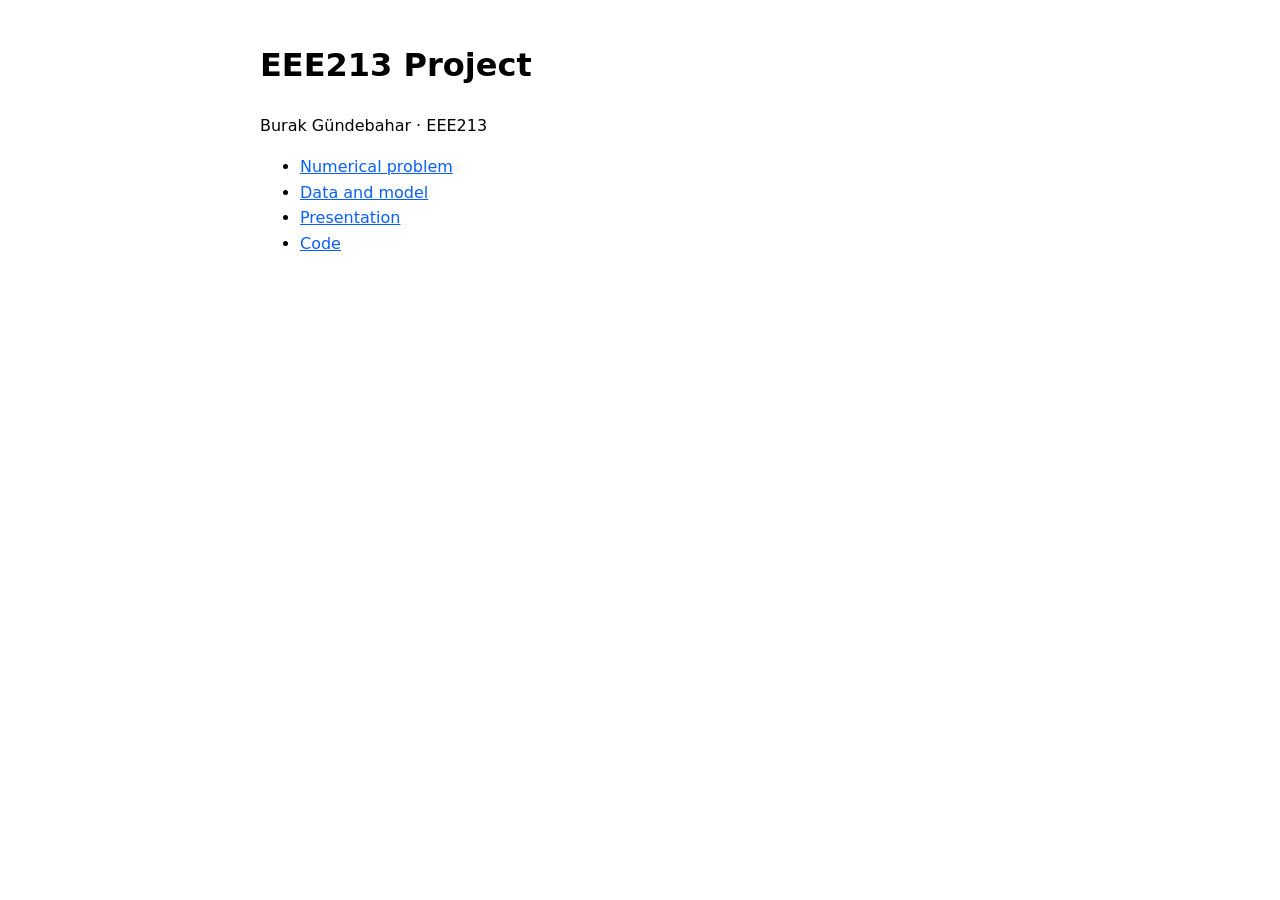
==== docs/index.html @ fd2857b2 "Move project site pages into docs/" ====
﻿<!doctype html>
<html lang="en"><head><meta charset="utf-8"><meta name="viewport" content="width=device-width,initial-scale=1">
<title>EEE213 Project</title><style>body{font-family:system-ui,sans-serif;max-width:760px;margin:40px auto;padding:0 16px;line-height:1.6}a{color:#0b5fff}</style></head><body>
<h1>EEE213 Project</h1>
<p>Burak G&uuml;ndebahar &middot; EEE213</p>
<ul>
<li><a href="numerical-problem.html">Numerical problem</a></li>
<li><a href="data-and-model.html">Data and model</a></li>
<li><a href="presentation.html">Presentation</a></li>
<li><a href="code.html">Code</a></li>
</ul>
</body></html>
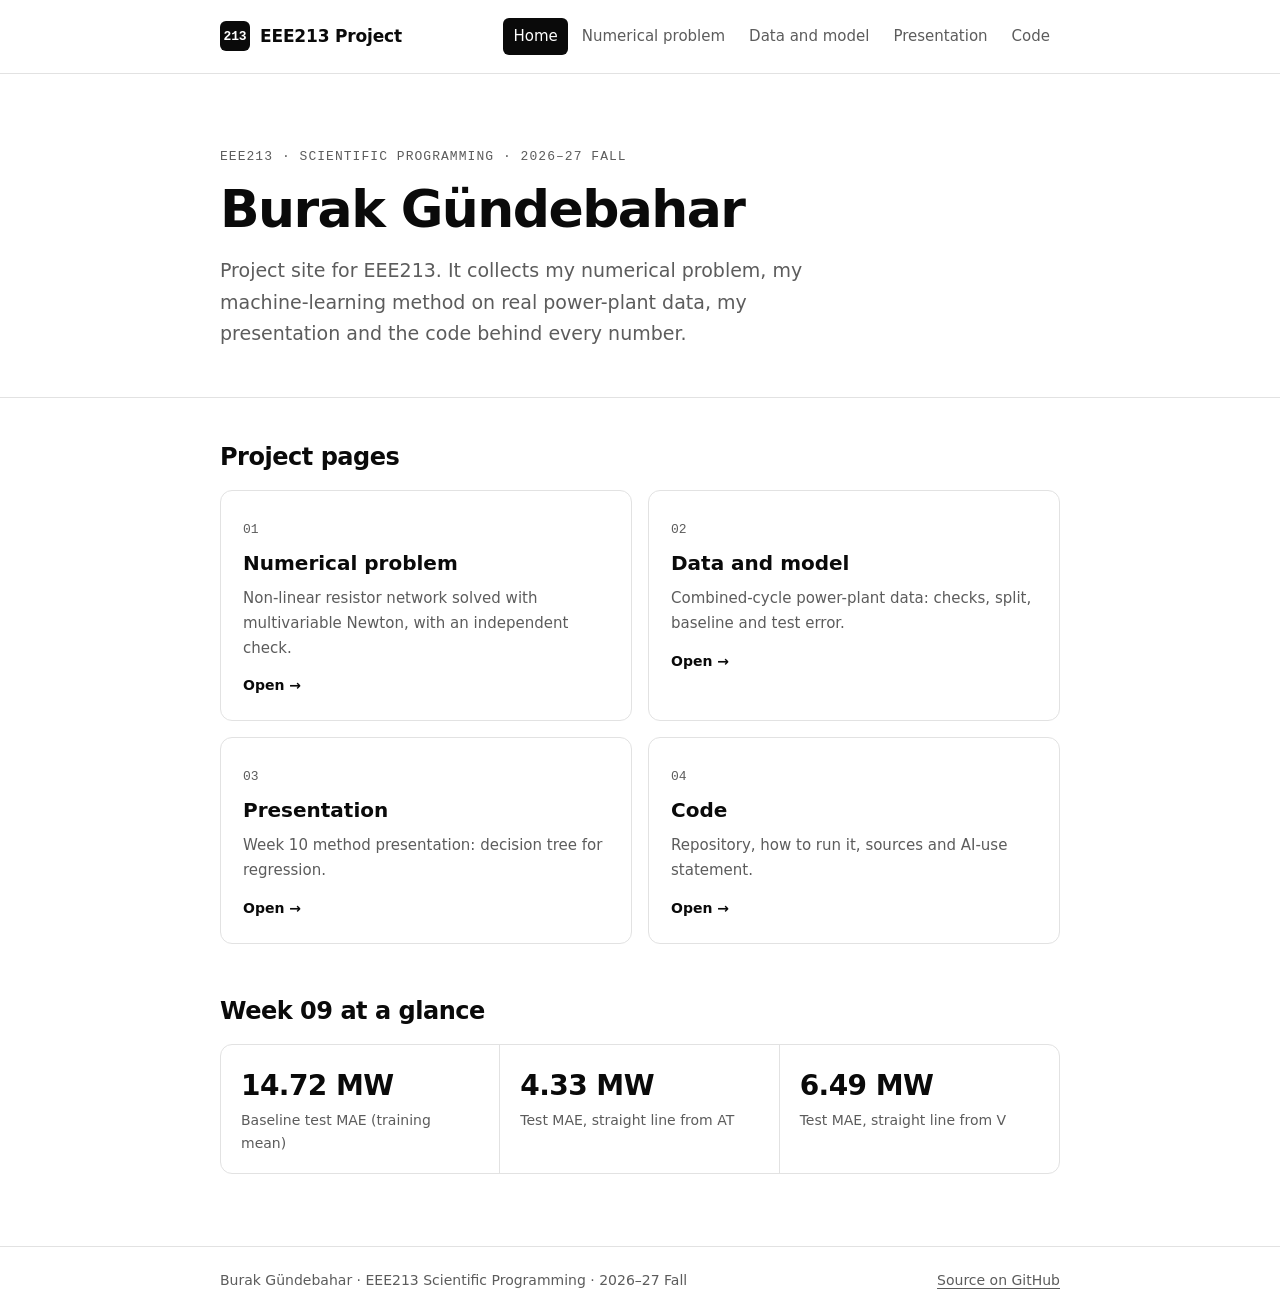
==== commit 192afea0: "Redesign project site in monochrome with real content" ====
--- a/docs/index.html
+++ b/docs/index.html
@@ -1,12 +1,79 @@
-﻿<!doctype html>
-<html lang="en"><head><meta charset="utf-8"><meta name="viewport" content="width=device-width,initial-scale=1">
-<title>EEE213 Project</title><style>body{font-family:system-ui,sans-serif;max-width:760px;margin:40px auto;padding:0 16px;line-height:1.6}a{color:#0b5fff}</style></head><body>
-<h1>EEE213 Project</h1>
-<p>Burak G&uuml;ndebahar &middot; EEE213</p>
-<ul>
+<!doctype html>
+<html lang="en">
+<head>
+<meta charset="utf-8">
+<meta name="viewport" content="width=device-width, initial-scale=1">
+<title>EEE213 Project — Burak Gündebahar</title>
+<meta name="description" content="EEE213 Scientific Programming project site of Burak Gündebahar.">
+<link rel="stylesheet" href="style.css">
+</head>
+<body>
+<header class="site-header">
+  <div class="wrap">
+    <a class="brand" href="index.html"><span class="mark">213</span>EEE213 Project</a>
+    <nav aria-label="Main"><ul>
+<li><a href="index.html" aria-current="page">Home</a></li>
 <li><a href="numerical-problem.html">Numerical problem</a></li>
 <li><a href="data-and-model.html">Data and model</a></li>
 <li><a href="presentation.html">Presentation</a></li>
 <li><a href="code.html">Code</a></li>
-</ul>
-</body></html>
+    </ul></nav>
+  </div>
+</header>
+<section class="hero">
+  <div class="wrap">
+
+    <p class="eyebrow">EEE213 · Scientific Programming · 2026–27 Fall</p>
+    <h1>Burak Gündebahar</h1>
+    <p class="lead">Project site for EEE213. It collects my numerical problem, my machine-learning method on real power-plant data, my presentation and the code behind every number.</p>
+
+  </div>
+</section>
+<main>
+  <div class="wrap">
+
+    <h2>Project pages</h2>
+    <div class="grid">
+      <a class="card" href="numerical-problem.html">
+        <span class="num">01</span>
+        <h3>Numerical problem</h3>
+        <p>Non-linear resistor network solved with multivariable Newton, with an independent check.</p>
+        <span class="go">Open →</span>
+      </a>
+      <a class="card" href="data-and-model.html">
+        <span class="num">02</span>
+        <h3>Data and model</h3>
+        <p>Combined-cycle power-plant data: checks, split, baseline and test error.</p>
+        <span class="go">Open →</span>
+      </a>
+      <a class="card" href="presentation.html">
+        <span class="num">03</span>
+        <h3>Presentation</h3>
+        <p>Week 10 method presentation: decision tree for regression.</p>
+        <span class="go">Open →</span>
+      </a>
+      <a class="card" href="code.html">
+        <span class="num">04</span>
+        <h3>Code</h3>
+        <p>Repository, how to run it, sources and AI-use statement.</p>
+        <span class="go">Open →</span>
+      </a>
+    </div>
+
+    <h2>Week 09 at a glance</h2>
+    <div class="facts">
+      <div class="fact"><div class="value">14.72 MW</div><div class="label">Baseline test MAE (training mean)</div></div>
+      <div class="fact"><div class="value">4.33 MW</div><div class="label">Test MAE, straight line from AT</div></div>
+      <div class="fact"><div class="value">6.49 MW</div><div class="label">Test MAE, straight line from V</div></div>
+    </div>
+
+  </div>
+</main>
+<footer class="site-footer">
+  <div class="wrap">
+    <span>Burak Gündebahar · EEE213 Scientific Programming · 2026–27 Fall</span>
+    <a href="https://github.com/BurakGundebahar/eee213">Source on GitHub</a>
+  </div>
+</footer>
+</body>
+</html>
--- a/docs/style.css
+++ b/docs/style.css
@@ -0,0 +1,113 @@
+/* EEE213 project site — monochrome (black, white and greys only) */
+:root {
+  --bg: #ffffff;
+  --fg: #0a0a0a;
+  --muted: #5c5c5c;
+  --line: #e2e2e2;
+  --soft: #f5f5f5;
+  --invert-bg: #0a0a0a;
+  --invert-fg: #ffffff;
+  --mono: ui-monospace, "SFMono-Regular", Consolas, "Liberation Mono", monospace;
+  --sans: "Inter", system-ui, -apple-system, "Segoe UI", Roboto, sans-serif;
+}
+@media (prefers-color-scheme: dark) {
+  :root {
+    --bg: #0a0a0a;
+    --fg: #f2f2f2;
+    --muted: #a3a3a3;
+    --line: #262626;
+    --soft: #141414;
+    --invert-bg: #f2f2f2;
+    --invert-fg: #0a0a0a;
+  }
+}
+
+* { box-sizing: border-box; }
+html { -webkit-text-size-adjust: 100%; }
+body {
+  margin: 0;
+  background: var(--bg);
+  color: var(--fg);
+  font-family: var(--sans);
+  font-size: 17px;
+  line-height: 1.65;
+}
+a { color: inherit; text-decoration: underline; text-underline-offset: 3px; text-decoration-thickness: 1px; }
+a:hover { text-decoration-thickness: 2px; }
+
+.wrap { max-width: 880px; margin: 0 auto; padding: 0 20px; }
+
+/* Header */
+.site-header { border-bottom: 1px solid var(--line); }
+.site-header .wrap { display: flex; align-items: center; justify-content: space-between; gap: 16px; padding-top: 18px; padding-bottom: 18px; flex-wrap: wrap; }
+.brand { font-weight: 700; letter-spacing: -0.01em; text-decoration: none; display: flex; align-items: center; gap: 10px; }
+.brand .mark { display: inline-grid; place-items: center; width: 30px; height: 30px; background: var(--invert-bg); color: var(--invert-fg); font-family: var(--mono); font-size: 13px; border-radius: 6px; }
+nav ul { list-style: none; margin: 0; padding: 0; display: flex; gap: 4px; flex-wrap: wrap; }
+nav a { display: block; padding: 6px 10px; border-radius: 6px; text-decoration: none; font-size: 15px; color: var(--muted); }
+nav a:hover { color: var(--fg); background: var(--soft); }
+nav a[aria-current="page"] { color: var(--invert-fg); background: var(--invert-bg); }
+
+/* Hero */
+.hero { padding: 72px 0 48px; border-bottom: 1px solid var(--line); }
+.eyebrow { font-family: var(--mono); font-size: 13px; letter-spacing: 0.08em; text-transform: uppercase; color: var(--muted); margin: 0 0 14px; }
+h1 { font-size: clamp(34px, 6vw, 52px); line-height: 1.08; letter-spacing: -0.03em; margin: 0 0 18px; }
+.lead { font-size: 19px; color: var(--muted); max-width: 640px; margin: 0; }
+
+main { padding: 40px 0 72px; }
+h2 { font-size: 24px; letter-spacing: -0.02em; margin: 48px 0 12px; }
+h2:first-child { margin-top: 0; }
+h3 { font-size: 18px; margin: 28px 0 8px; }
+p { margin: 0 0 14px; }
+
+/* Cards grid on the home page */
+.grid { display: grid; grid-template-columns: repeat(2, 1fr); gap: 16px; }
+.card { display: block; border: 1px solid var(--line); border-radius: 12px; padding: 22px; text-decoration: none; transition: border-color .15s, transform .15s; }
+.card:hover { border-color: var(--fg); transform: translateY(-2px); }
+.card .num { font-family: var(--mono); font-size: 13px; color: var(--muted); }
+.card h3 { margin: 6px 0 6px; font-size: 20px; }
+.card p { color: var(--muted); font-size: 15px; margin: 0; }
+.card .go { display: inline-block; margin-top: 14px; font-size: 14px; font-weight: 600; }
+
+/* Facts / key numbers */
+.facts { display: grid; grid-template-columns: repeat(3, 1fr); border: 1px solid var(--line); border-radius: 12px; overflow: hidden; }
+.fact { padding: 18px 20px; border-right: 1px solid var(--line); }
+.fact:last-child { border-right: 0; }
+.fact .value { font-size: 28px; font-weight: 700; letter-spacing: -0.02em; font-variant-numeric: tabular-nums; }
+.fact .label { font-size: 14px; color: var(--muted); }
+
+/* Tables */
+.table-wrap { overflow-x: auto; border: 1px solid var(--line); border-radius: 12px; }
+table { width: 100%; border-collapse: collapse; font-size: 15px; }
+th, td { text-align: left; padding: 11px 16px; border-bottom: 1px solid var(--line); }
+th { font-weight: 600; background: var(--soft); }
+tr:last-child td { border-bottom: 0; }
+td.num, th.num { text-align: right; font-variant-numeric: tabular-nums; font-family: var(--mono); }
+tr.best td { font-weight: 700; }
+
+/* Code */
+code { font-family: var(--mono); font-size: 0.9em; background: var(--soft); padding: 2px 6px; border-radius: 4px; }
+pre { font-family: var(--mono); font-size: 14px; line-height: 1.55; background: var(--invert-bg); color: var(--invert-fg); padding: 18px 20px; border-radius: 10px; overflow-x: auto; margin: 0 0 18px; }
+pre code { background: none; padding: 0; color: inherit; }
+
+/* Status badge and notes */
+.badge { display: inline-block; font-family: var(--mono); font-size: 12px; text-transform: uppercase; letter-spacing: 0.06em; padding: 3px 9px; border: 1px solid var(--fg); border-radius: 999px; vertical-align: middle; }
+.badge.solid { background: var(--invert-bg); color: var(--invert-fg); }
+.note { border-left: 3px solid var(--fg); padding: 4px 0 4px 16px; color: var(--muted); margin: 18px 0; }
+ul.clean { padding-left: 20px; margin: 0 0 14px; }
+ul.clean li { margin-bottom: 6px; }
+ol.refs { padding-left: 22px; font-size: 15px; }
+ol.refs li { margin-bottom: 8px; }
+
+/* Footer */
+.site-footer { border-top: 1px solid var(--line); color: var(--muted); font-size: 14px; }
+.site-footer .wrap { display: flex; justify-content: space-between; gap: 12px; flex-wrap: wrap; padding-top: 22px; padding-bottom: 22px; }
+
+@media (max-width: 640px) {
+  body { font-size: 16px; }
+  .wrap { padding: 0 16px; }
+  .hero { padding: 48px 0 32px; }
+  .grid { grid-template-columns: 1fr; }
+  .facts { grid-template-columns: 1fr; }
+  .fact { border-right: 0; border-bottom: 1px solid var(--line); }
+  .fact:last-child { border-bottom: 0; }
+}
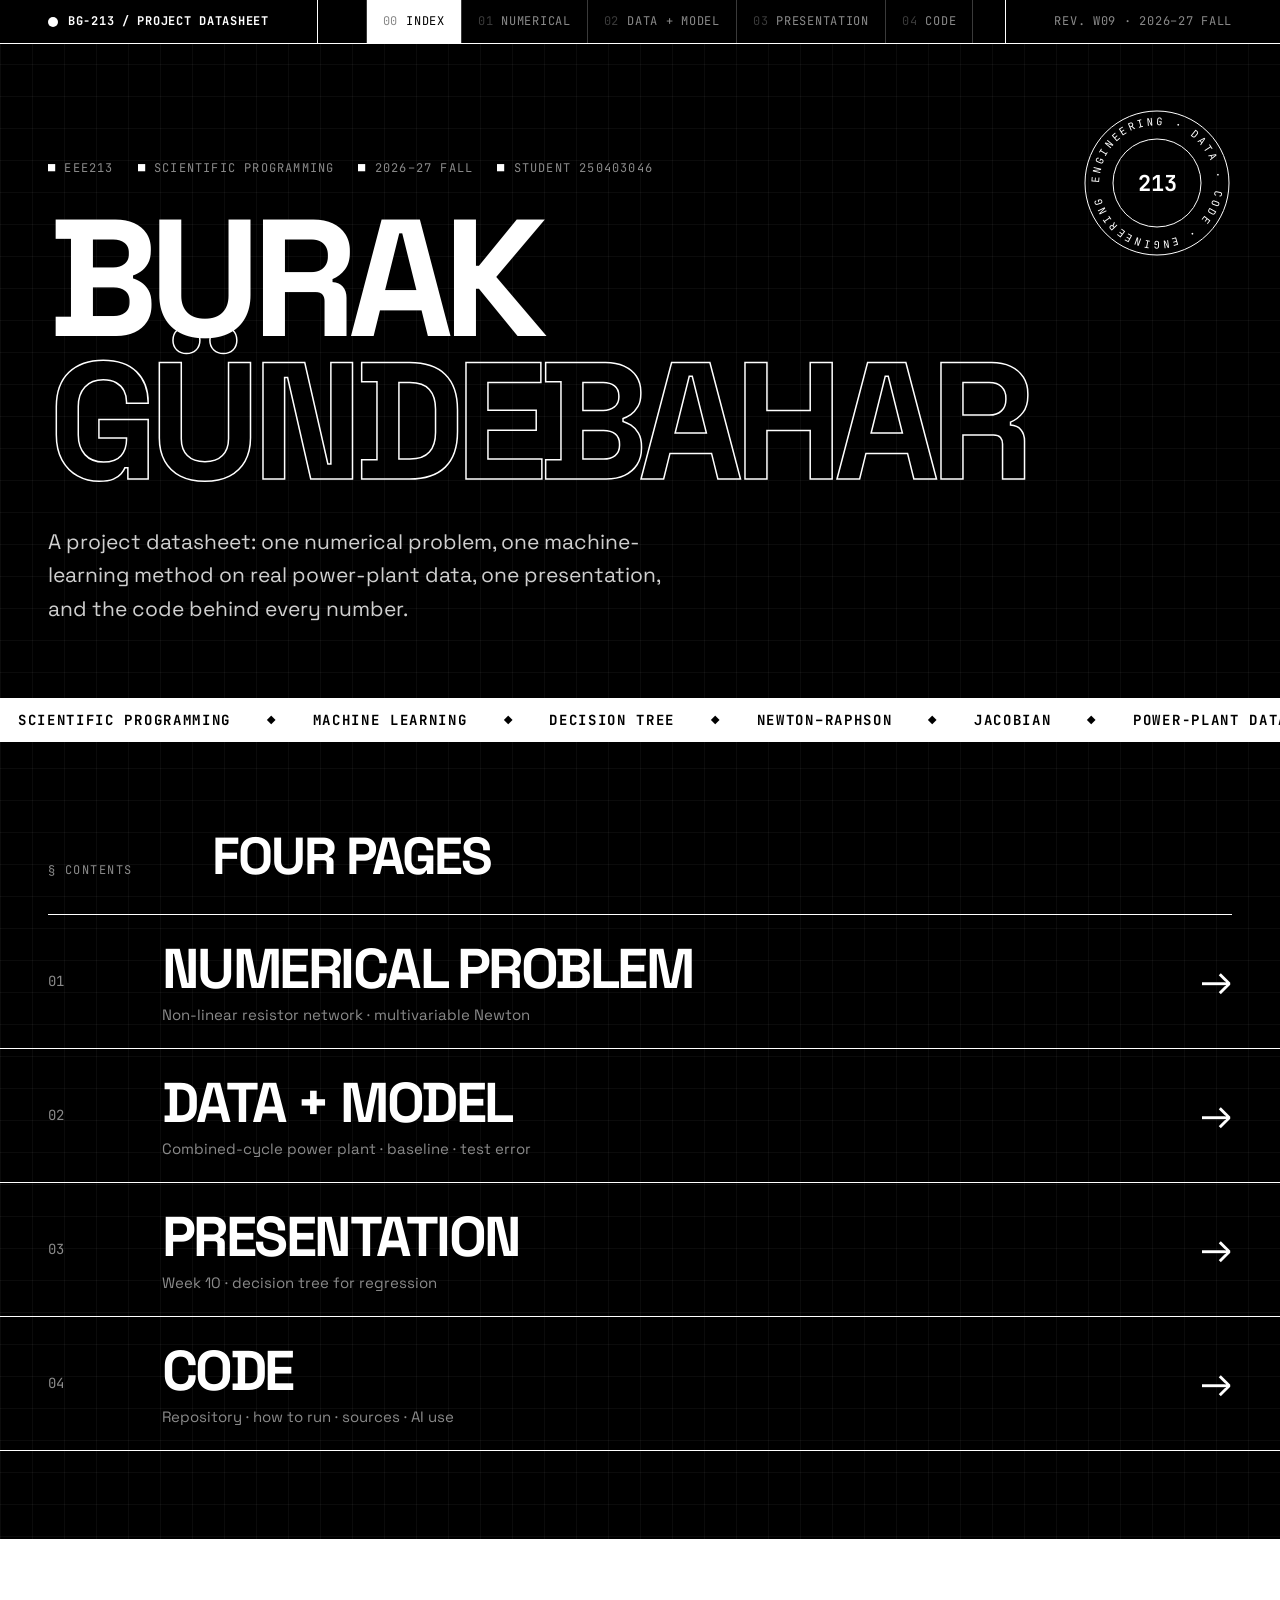
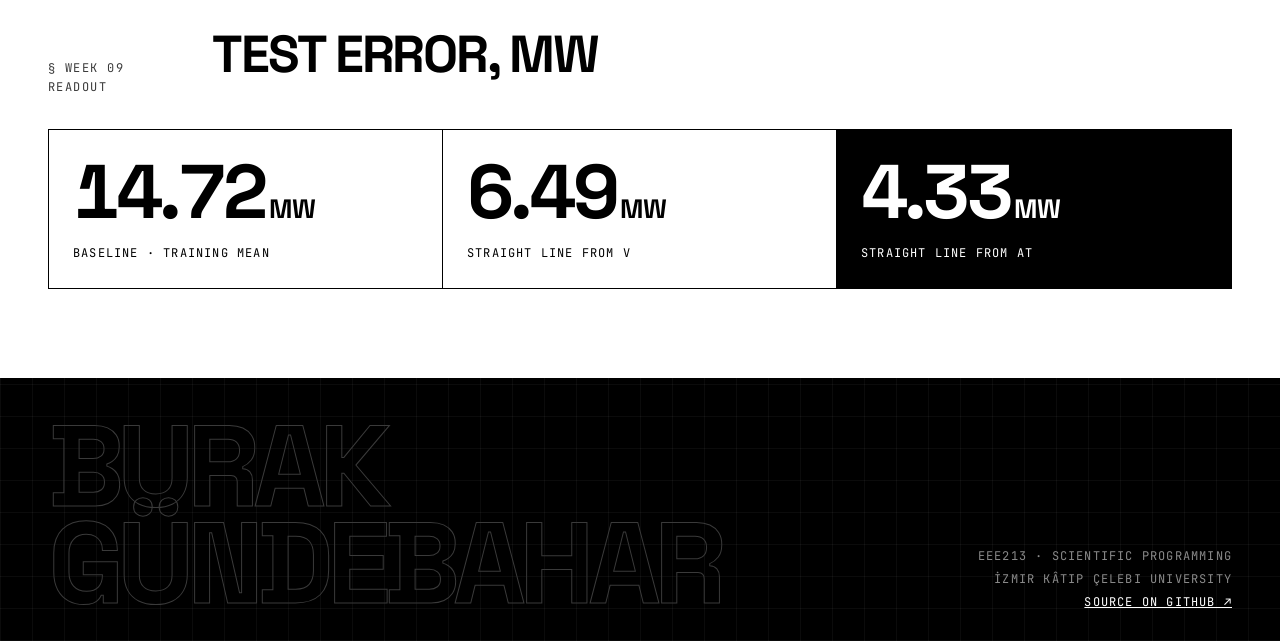
==== commit f2a7eb35: "New datasheet-style monochrome site design" ====
--- a/docs/index.html
+++ b/docs/index.html
@@ -3,77 +3,61 @@
 <head>
 <meta charset="utf-8">
 <meta name="viewport" content="width=device-width, initial-scale=1">
-<title>EEE213 Project — Burak Gündebahar</title>
-<meta name="description" content="EEE213 Scientific Programming project site of Burak Gündebahar.">
+<title>BG-213 · EEE213 Project · Burak Gündebahar</title>
+<meta name="description" content="EEE213 Scientific Programming project datasheet of Burak Gündebahar.">
+<meta name="theme-color" content="#000000">
+<link rel="preconnect" href="https://fonts.googleapis.com"><link rel="preconnect" href="https://fonts.gstatic.com" crossorigin><link href="https://fonts.googleapis.com/css2?family=JetBrains+Mono:wght@400;700&family=Space+Grotesk:wght@400;500;700&display=swap" rel="stylesheet">
 <link rel="stylesheet" href="style.css">
 </head>
 <body>
-<header class="site-header">
-  <div class="wrap">
-    <a class="brand" href="index.html"><span class="mark">213</span>EEE213 Project</a>
-    <nav aria-label="Main"><ul>
-<li><a href="index.html" aria-current="page">Home</a></li>
-<li><a href="numerical-problem.html">Numerical problem</a></li>
-<li><a href="data-and-model.html">Data and model</a></li>
-<li><a href="presentation.html">Presentation</a></li>
-<li><a href="code.html">Code</a></li>
-    </ul></nav>
-  </div>
+<header class="titleblock">
+  <a class="tb-id" href="index.html"><span class="dot"></span>BG-213 / Project datasheet</a>
+  <nav class="tb-nav" aria-label="Main">
+<a href="index.html" aria-current="page"><b>00</b>Index</a>
+<a href="numerical-problem.html"><b>01</b>Numerical</a>
+<a href="data-and-model.html"><b>02</b>Data + model</a>
+<a href="presentation.html"><b>03</b>Presentation</a>
+<a href="code.html"><b>04</b>Code</a>
+  </nav>
+  <div class="tb-rev">Rev. W09 · 2026–27 Fall</div>
 </header>
 <section class="hero">
-  <div class="wrap">
+  <div class="stamp" aria-hidden="true"><svg viewBox="0 0 150 150">
+  <defs><path id="c" d="M75,75 m-58,0 a58,58 0 1,1 116,0 a58,58 0 1,1 -116,0"/></defs>
+  <circle cx="75" cy="75" r="72" fill="none" stroke="#fff" stroke-width="1"/>
+  <circle cx="75" cy="75" r="44" fill="none" stroke="#fff" stroke-width="1"/>
+  <text><textPath href="#c">Engineering · Data · Code · Engineering · Data · Code ·</textPath></text>
+  <text x="75" y="83" text-anchor="middle" style="font-size:22px;letter-spacing:0;font-weight:700">213</text>
+</svg></div>
+  <div class="meta"><span>EEE213</span><span>Scientific programming</span><span>2026–27 Fall</span><span>Student 250403046</span></div>
+  <h1 class="mega">Burak<br><span class="outline">Gündebahar</span></h1>
+  <p class="lead">A project datasheet: one numerical problem, one machine-learning method on real power-plant data, one presentation, and the code behind every number.</p>
+</section>
+<div class="marquee" aria-hidden="true"><div class="track"><span>Scientific programming</span><span>◆</span><span>Machine learning</span><span>◆</span><span>Decision tree</span><span>◆</span><span>Newton–Raphson</span><span>◆</span><span>Jacobian</span><span>◆</span><span>Power-plant data</span><span>◆</span><span>MAE in MW</span><span>◆</span><span>EEE213</span><span>◆</span><span>Scientific programming</span><span>◆</span><span>Machine learning</span><span>◆</span><span>Decision tree</span><span>◆</span><span>Newton–Raphson</span><span>◆</span><span>Jacobian</span><span>◆</span><span>Power-plant data</span><span>◆</span><span>MAE in MW</span><span>◆</span><span>EEE213</span><span>◆</span></div></div>
+<main>
 
-    <p class="eyebrow">EEE213 · Scientific Programming · 2026–27 Fall</p>
-    <h1>Burak Gündebahar</h1>
-    <p class="lead">Project site for EEE213. It collects my numerical problem, my machine-learning method on real power-plant data, my presentation and the code behind every number.</p>
-
+<section class="section">
+  <div class="section-head"><span class="label">§ Contents</span><h2>Four pages</h2></div>
+  <ul class="index">
+    <li><a href="numerical-problem.html"><span class="n">01</span><span class="t">Numerical problem<span class="d">Non-linear resistor network · multivariable Newton</span></span><span class="arrow">→</span></a></li>
+    <li><a href="data-and-model.html"><span class="n">02</span><span class="t">Data + model<span class="d">Combined-cycle power plant · baseline · test error</span></span><span class="arrow">→</span></a></li>
+    <li><a href="presentation.html"><span class="n">03</span><span class="t">Presentation<span class="d">Week 10 · decision tree for regression</span></span><span class="arrow">→</span></a></li>
+    <li><a href="code.html"><span class="n">04</span><span class="t">Code<span class="d">Repository · how to run · sources · AI use</span></span><span class="arrow">→</span></a></li>
+  </ul>
+</section>
+<section class="section inverse">
+  <div class="section-head"><span class="label">§ Week 09 readout</span><h2>Test error, MW</h2></div>
+  <div class="figures">
+    <div class="figure"><div class="v">14.72<small>MW</small></div><div class="k">Baseline · training mean</div></div>
+    <div class="figure"><div class="v">6.49<small>MW</small></div><div class="k">Straight line from V</div></div>
+    <div class="figure hl"><div class="v">4.33<small>MW</small></div><div class="k">Straight line from AT</div></div>
   </div>
 </section>
-<main>
-  <div class="wrap">
 
-    <h2>Project pages</h2>
-    <div class="grid">
-      <a class="card" href="numerical-problem.html">
-        <span class="num">01</span>
-        <h3>Numerical problem</h3>
-        <p>Non-linear resistor network solved with multivariable Newton, with an independent check.</p>
-        <span class="go">Open →</span>
-      </a>
-      <a class="card" href="data-and-model.html">
-        <span class="num">02</span>
-        <h3>Data and model</h3>
-        <p>Combined-cycle power-plant data: checks, split, baseline and test error.</p>
-        <span class="go">Open →</span>
-      </a>
-      <a class="card" href="presentation.html">
-        <span class="num">03</span>
-        <h3>Presentation</h3>
-        <p>Week 10 method presentation: decision tree for regression.</p>
-        <span class="go">Open →</span>
-      </a>
-      <a class="card" href="code.html">
-        <span class="num">04</span>
-        <h3>Code</h3>
-        <p>Repository, how to run it, sources and AI-use statement.</p>
-        <span class="go">Open →</span>
-      </a>
-    </div>
-
-    <h2>Week 09 at a glance</h2>
-    <div class="facts">
-      <div class="fact"><div class="value">14.72 MW</div><div class="label">Baseline test MAE (training mean)</div></div>
-      <div class="fact"><div class="value">4.33 MW</div><div class="label">Test MAE, straight line from AT</div></div>
-      <div class="fact"><div class="value">6.49 MW</div><div class="label">Test MAE, straight line from V</div></div>
-    </div>
-
-  </div>
 </main>
-<footer class="site-footer">
-  <div class="wrap">
-    <span>Burak Gündebahar · EEE213 Scientific Programming · 2026–27 Fall</span>
-    <a href="https://github.com/BurakGundebahar/eee213">Source on GitHub</a>
-  </div>
+<footer class="foot">
+  <div class="big">Burak<br>Gündebahar</div>
+  <div class="small">EEE213 · Scientific Programming<br>İzmir Kâtip Çelebi University<br><a href="https://github.com/BurakGundebahar/eee213">Source on GitHub ↗</a></div>
 </footer>
 </body>
 </html>
--- a/docs/style.css
+++ b/docs/style.css
@@ -1,113 +1,204 @@
-/* EEE213 project site — monochrome (black, white and greys only) */
+/* EEE213 · BG-213 project datasheet
+   Monochrome engineering-datasheet theme: black, white and greys only. */
+
 :root {
-  --bg: #ffffff;
-  --fg: #0a0a0a;
-  --muted: #5c5c5c;
-  --line: #e2e2e2;
-  --soft: #f5f5f5;
-  --invert-bg: #0a0a0a;
-  --invert-fg: #ffffff;
-  --mono: ui-monospace, "SFMono-Regular", Consolas, "Liberation Mono", monospace;
-  --sans: "Inter", system-ui, -apple-system, "Segoe UI", Roboto, sans-serif;
-}
-@media (prefers-color-scheme: dark) {
-  :root {
-    --bg: #0a0a0a;
-    --fg: #f2f2f2;
-    --muted: #a3a3a3;
-    --line: #262626;
-    --soft: #141414;
-    --invert-bg: #f2f2f2;
-    --invert-fg: #0a0a0a;
-  }
+  --black: #000;
+  --white: #fff;
+  --g1: #0d0d0d;
+  --g2: #1a1a1a;
+  --g3: #3a3a3a;
+  --g4: #8a8a8a;
+  --g5: #cfcfcf;
+  --mono: "JetBrains Mono", ui-monospace, Consolas, monospace;
+  --display: "Space Grotesk", "Segoe UI", system-ui, sans-serif;
+  --pad: clamp(16px, 4vw, 48px);
 }
 
 * { box-sizing: border-box; }
-html { -webkit-text-size-adjust: 100%; }
+html { -webkit-text-size-adjust: 100%; scroll-behavior: smooth; }
 body {
   margin: 0;
-  background: var(--bg);
-  color: var(--fg);
-  font-family: var(--sans);
+  background-color: var(--black);
+  color: var(--white);
+  font-family: var(--display);
   font-size: 17px;
-  line-height: 1.65;
-}
-a { color: inherit; text-decoration: underline; text-underline-offset: 3px; text-decoration-thickness: 1px; }
-a:hover { text-decoration-thickness: 2px; }
-
-.wrap { max-width: 880px; margin: 0 auto; padding: 0 20px; }
-
-/* Header */
-.site-header { border-bottom: 1px solid var(--line); }
-.site-header .wrap { display: flex; align-items: center; justify-content: space-between; gap: 16px; padding-top: 18px; padding-bottom: 18px; flex-wrap: wrap; }
-.brand { font-weight: 700; letter-spacing: -0.01em; text-decoration: none; display: flex; align-items: center; gap: 10px; }
-.brand .mark { display: inline-grid; place-items: center; width: 30px; height: 30px; background: var(--invert-bg); color: var(--invert-fg); font-family: var(--mono); font-size: 13px; border-radius: 6px; }
-nav ul { list-style: none; margin: 0; padding: 0; display: flex; gap: 4px; flex-wrap: wrap; }
-nav a { display: block; padding: 6px 10px; border-radius: 6px; text-decoration: none; font-size: 15px; color: var(--muted); }
-nav a:hover { color: var(--fg); background: var(--soft); }
-nav a[aria-current="page"] { color: var(--invert-fg); background: var(--invert-bg); }
-
-/* Hero */
-.hero { padding: 72px 0 48px; border-bottom: 1px solid var(--line); }
-.eyebrow { font-family: var(--mono); font-size: 13px; letter-spacing: 0.08em; text-transform: uppercase; color: var(--muted); margin: 0 0 14px; }
-h1 { font-size: clamp(34px, 6vw, 52px); line-height: 1.08; letter-spacing: -0.03em; margin: 0 0 18px; }
-.lead { font-size: 19px; color: var(--muted); max-width: 640px; margin: 0; }
-
-main { padding: 40px 0 72px; }
-h2 { font-size: 24px; letter-spacing: -0.02em; margin: 48px 0 12px; }
-h2:first-child { margin-top: 0; }
-h3 { font-size: 18px; margin: 28px 0 8px; }
-p { margin: 0 0 14px; }
-
-/* Cards grid on the home page */
-.grid { display: grid; grid-template-columns: repeat(2, 1fr); gap: 16px; }
-.card { display: block; border: 1px solid var(--line); border-radius: 12px; padding: 22px; text-decoration: none; transition: border-color .15s, transform .15s; }
-.card:hover { border-color: var(--fg); transform: translateY(-2px); }
-.card .num { font-family: var(--mono); font-size: 13px; color: var(--muted); }
-.card h3 { margin: 6px 0 6px; font-size: 20px; }
-.card p { color: var(--muted); font-size: 15px; margin: 0; }
-.card .go { display: inline-block; margin-top: 14px; font-size: 14px; font-weight: 600; }
-
-/* Facts / key numbers */
-.facts { display: grid; grid-template-columns: repeat(3, 1fr); border: 1px solid var(--line); border-radius: 12px; overflow: hidden; }
-.fact { padding: 18px 20px; border-right: 1px solid var(--line); }
-.fact:last-child { border-right: 0; }
-.fact .value { font-size: 28px; font-weight: 700; letter-spacing: -0.02em; font-variant-numeric: tabular-nums; }
-.fact .label { font-size: 14px; color: var(--muted); }
-
-/* Tables */
-.table-wrap { overflow-x: auto; border: 1px solid var(--line); border-radius: 12px; }
-table { width: 100%; border-collapse: collapse; font-size: 15px; }
-th, td { text-align: left; padding: 11px 16px; border-bottom: 1px solid var(--line); }
-th { font-weight: 600; background: var(--soft); }
-tr:last-child td { border-bottom: 0; }
-td.num, th.num { text-align: right; font-variant-numeric: tabular-nums; font-family: var(--mono); }
-tr.best td { font-weight: 700; }
-
-/* Code */
-code { font-family: var(--mono); font-size: 0.9em; background: var(--soft); padding: 2px 6px; border-radius: 4px; }
-pre { font-family: var(--mono); font-size: 14px; line-height: 1.55; background: var(--invert-bg); color: var(--invert-fg); padding: 18px 20px; border-radius: 10px; overflow-x: auto; margin: 0 0 18px; }
-pre code { background: none; padding: 0; color: inherit; }
-
-/* Status badge and notes */
-.badge { display: inline-block; font-family: var(--mono); font-size: 12px; text-transform: uppercase; letter-spacing: 0.06em; padding: 3px 9px; border: 1px solid var(--fg); border-radius: 999px; vertical-align: middle; }
-.badge.solid { background: var(--invert-bg); color: var(--invert-fg); }
-.note { border-left: 3px solid var(--fg); padding: 4px 0 4px 16px; color: var(--muted); margin: 18px 0; }
-ul.clean { padding-left: 20px; margin: 0 0 14px; }
-ul.clean li { margin-bottom: 6px; }
-ol.refs { padding-left: 22px; font-size: 15px; }
-ol.refs li { margin-bottom: 8px; }
-
-/* Footer */
-.site-footer { border-top: 1px solid var(--line); color: var(--muted); font-size: 14px; }
-.site-footer .wrap { display: flex; justify-content: space-between; gap: 12px; flex-wrap: wrap; padding-top: 22px; padding-bottom: 22px; }
-
-@media (max-width: 640px) {
-  body { font-size: 16px; }
-  .wrap { padding: 0 16px; }
-  .hero { padding: 48px 0 32px; }
-  .grid { grid-template-columns: 1fr; }
-  .facts { grid-template-columns: 1fr; }
-  .fact { border-right: 0; border-bottom: 1px solid var(--line); }
-  .fact:last-child { border-bottom: 0; }
-}
+  line-height: 1.6;
+  /* graph-paper grid */
+  background-image:
+    linear-gradient(rgba(255,255,255,.045) 1px, transparent 1px),
+    linear-gradient(90deg, rgba(255,255,255,.045) 1px, transparent 1px);
+  background-size: 32px 32px;
+}
+::selection { background: var(--white); color: var(--black); }
+a { color: inherit; }
+img, svg { max-width: 100%; }
+
+/* ---------- Title block (header) ---------- */
+.titleblock {
+  position: sticky; top: 0; z-index: 10;
+  display: grid;
+  grid-template-columns: auto 1fr auto;
+  border-bottom: 1px solid var(--white);
+  background: var(--black);
+  font-family: var(--mono);
+  font-size: 12px;
+  letter-spacing: .06em;
+  text-transform: uppercase;
+}
+.titleblock > * { padding: 12px var(--pad); display: flex; align-items: center; }
+.tb-id { border-right: 1px solid var(--white); gap: 10px; text-decoration: none; font-weight: 700; }
+.tb-id .dot { width: 10px; height: 10px; background: var(--white); border-radius: 50%; animation: blink 2.4s steps(1) infinite; }
+@keyframes blink { 50% { opacity: .15; } }
+.tb-nav { gap: 0; padding-top: 0; padding-bottom: 0; overflow-x: auto; }
+.tb-nav a {
+  display: flex; gap: 8px; align-items: center;
+  padding: 12px 16px; height: 100%;
+  text-decoration: none; color: var(--g4);
+  border-right: 1px solid var(--g3);
+  white-space: nowrap;
+}
+.tb-nav a:first-child { border-left: 1px solid var(--g3); }
+.tb-nav a b { color: var(--g3); font-weight: 400; }
+.tb-nav a:hover { color: var(--white); }
+.tb-nav a[aria-current="page"] { background: var(--white); color: var(--black); }
+.tb-nav a[aria-current="page"] b { color: var(--g4); }
+.tb-rev { border-left: 1px solid var(--white); color: var(--g4); white-space: nowrap; }
+
+/* ---------- Hero ---------- */
+.hero { position: relative; padding: clamp(48px, 9vw, 120px) var(--pad) clamp(40px, 6vw, 72px); border-bottom: 1px solid var(--white); overflow: hidden; }
+.hero .meta { display: flex; flex-wrap: wrap; gap: 8px 24px; font-family: var(--mono); font-size: 12px; text-transform: uppercase; letter-spacing: .1em; color: var(--g4); margin-bottom: 28px; }
+.hero .meta span::before { content: "■ "; color: var(--white); }
+.mega {
+  font-size: clamp(52px, 13vw, 176px);
+  line-height: .86;
+  letter-spacing: -.055em;
+  font-weight: 700;
+  margin: 0;
+  text-transform: uppercase;
+}
+.mega .outline { color: transparent; -webkit-text-stroke: 1.5px var(--white); }
+.hero .lead { max-width: 620px; margin: 32px 0 0; font-size: clamp(17px, 2vw, 21px); color: var(--g5); }
+.hero h1.page { font-size: clamp(40px, 8vw, 104px); line-height: .92; letter-spacing: -.05em; margin: 0; text-transform: uppercase; }
+.hero .sec { font-family: var(--mono); font-size: clamp(64px, 14vw, 200px); line-height: 1; position: absolute; right: var(--pad); bottom: -0.12em; color: transparent; -webkit-text-stroke: 1px var(--g3); pointer-events: none; user-select: none; }
+
+/* rotating stamp */
+.stamp { position: absolute; top: clamp(24px, 6vw, 64px); right: var(--pad); width: clamp(96px, 14vw, 150px); aspect-ratio: 1; }
+.stamp svg { width: 100%; height: 100%; animation: spin 18s linear infinite; }
+.stamp text { font-family: var(--mono); font-size: 10.5px; letter-spacing: 3px; fill: var(--white); text-transform: uppercase; }
+@keyframes spin { to { transform: rotate(360deg); } }
+
+/* ---------- Marquee ---------- */
+.marquee { border-bottom: 1px solid var(--white); background: var(--white); color: var(--black); overflow: hidden; white-space: nowrap; font-family: var(--mono); font-weight: 700; font-size: 14px; text-transform: uppercase; letter-spacing: .12em; }
+.marquee .track { display: inline-block; padding: 10px 0; animation: slide 28s linear infinite; }
+.marquee span { padding: 0 18px; }
+@keyframes slide { to { transform: translateX(-50%); } }
+
+/* ---------- Sections ---------- */
+.section { padding: clamp(40px, 7vw, 88px) var(--pad); border-bottom: 1px solid var(--white); }
+.section.inverse { background: var(--white); color: var(--black); }
+.section.inverse .label, .section.inverse .muted { color: var(--g3); }
+.section-head { display: grid; grid-template-columns: 140px 1fr; gap: 24px; align-items: baseline; margin-bottom: 32px; }
+.label { font-family: var(--mono); font-size: 12px; text-transform: uppercase; letter-spacing: .12em; color: var(--g4); }
+h2 { font-size: clamp(28px, 4.4vw, 52px); line-height: 1; letter-spacing: -.04em; margin: 0; text-transform: uppercase; }
+h3 { font-size: 20px; letter-spacing: -.02em; margin: 0 0 8px; }
+.body { max-width: 760px; margin-left: 164px; }
+.body p { margin: 0 0 16px; }
+.muted { color: var(--g4); }
+ul.ticks { list-style: none; padding: 0; margin: 0 0 16px; }
+ul.ticks li { padding: 10px 0 10px 32px; border-bottom: 1px dashed var(--g3); position: relative; }
+ul.ticks li::before { content: "→"; position: absolute; left: 0; font-family: var(--mono); }
+.section.inverse ul.ticks li { border-color: var(--g5); }
+
+/* ---------- Index list (home) ---------- */
+.index { list-style: none; margin: 0; padding: 0; border-top: 1px solid var(--white); }
+.index a {
+  display: grid; grid-template-columns: 90px 1fr auto; gap: 24px; align-items: center;
+  padding: 26px var(--pad); margin: 0 calc(-1 * var(--pad));
+  border-bottom: 1px solid var(--white);
+  text-decoration: none;
+  transition: background .2s, color .2s, padding .25s;
+}
+.index .n { font-family: var(--mono); font-size: 14px; color: var(--g4); }
+.index .t { font-size: clamp(26px, 4.6vw, 56px); font-weight: 700; letter-spacing: -.045em; line-height: 1; text-transform: uppercase; }
+.index .d { display: block; font-size: 15px; font-weight: 400; letter-spacing: 0; text-transform: none; color: var(--g4); margin-top: 10px; }
+.index .arrow { font-size: 40px; transition: transform .25s; }
+.index a:hover { background: var(--white); color: var(--black); padding-left: calc(var(--pad) + 16px); }
+.index a:hover .n, .index a:hover .d { color: var(--g3); }
+.index a:hover .arrow { transform: translateX(8px) rotate(-45deg); }
+
+/* ---------- Big figures ---------- */
+.figures { display: grid; grid-template-columns: repeat(3, 1fr); border: 1px solid currentColor; }
+.figure { padding: 24px; border-right: 1px solid currentColor; }
+.figure:last-child { border-right: 0; }
+.figure .v { font-size: clamp(40px, 6vw, 76px); font-weight: 700; letter-spacing: -.05em; line-height: 1; font-variant-numeric: tabular-nums; }
+.figure .v small { font-size: .35em; letter-spacing: 0; margin-left: 4px; }
+.figure .k { font-family: var(--mono); font-size: 12px; text-transform: uppercase; letter-spacing: .1em; margin-top: 14px; }
+.figure.hl { background: var(--black); color: var(--white); }
+.section.inverse .figure.hl { background: var(--black); color: var(--white); }
+.section:not(.inverse) .figure.hl { background: var(--white); color: var(--black); }
+
+/* ---------- Spec tables ---------- */
+.spec { width: 100%; border-collapse: collapse; font-size: 15px; }
+.spec-wrap { overflow-x: auto; border: 1px solid currentColor; }
+.spec th, .spec td { text-align: left; padding: 12px 16px; border-bottom: 1px solid var(--g3); vertical-align: top; }
+.section.inverse .spec th, .section.inverse .spec td { border-color: var(--g5); }
+.spec thead th { font-family: var(--mono); font-size: 11px; text-transform: uppercase; letter-spacing: .12em; font-weight: 400; background: currentColor; }
+.spec thead th { color: var(--black); background: var(--white); }
+.section.inverse .spec thead th { color: var(--white); background: var(--black); }
+.spec tr:last-child td { border-bottom: 0; }
+.spec .r { text-align: right; font-family: var(--mono); font-variant-numeric: tabular-nums; white-space: nowrap; }
+.spec tr.win td { font-weight: 700; }
+.spec tr.win td:first-child::before { content: "★ "; }
+
+/* ---------- Code / equations ---------- */
+pre {
+  font-family: var(--mono); font-size: 14px; line-height: 1.7;
+  background: var(--g1); color: var(--white);
+  border: 1px solid var(--g3); border-left: 4px solid var(--white);
+  padding: 20px 22px; margin: 0 0 20px; overflow-x: auto;
+}
+.section.inverse pre { background: var(--black); border-color: var(--black); }
+code { font-family: var(--mono); font-size: .9em; }
+p code, li code, td code { border: 1px solid currentColor; padding: 1px 6px; }
+
+/* ---------- Figures (SVG) ---------- */
+.plate { border: 1px solid currentColor; padding: clamp(14px, 3vw, 28px); margin: 0 0 20px; position: relative; }
+.plate .cap { font-family: var(--mono); font-size: 11px; text-transform: uppercase; letter-spacing: .12em; margin-top: 12px; color: var(--g4); }
+.section.inverse .plate .cap { color: var(--g3); }
+.plate svg { display: block; width: 100%; height: auto; }
+
+/* status chip */
+.chip { display: inline-block; font-family: var(--mono); font-size: 11px; text-transform: uppercase; letter-spacing: .12em; border: 1px solid currentColor; padding: 4px 10px; margin-top: 24px; }
+.chip::before { content: "● "; animation: blink 1.6s steps(1) infinite; }
+
+/* references */
+ol.refs { counter-reset: ref; list-style: none; padding: 0; margin: 0; }
+ol.refs li { counter-increment: ref; display: grid; grid-template-columns: 48px 1fr; padding: 14px 0; border-bottom: 1px dashed var(--g3); font-size: 15px; }
+ol.refs li::before { content: "[" counter(ref) "]"; font-family: var(--mono); color: var(--g4); }
+.section.inverse ol.refs li { border-color: var(--g5); }
+
+/* ---------- Footer ---------- */
+.foot { display: grid; grid-template-columns: 1fr auto; gap: 24px; padding: 40px var(--pad) 28px; align-items: end; }
+.foot .big { font-size: clamp(40px, 9vw, 120px); font-weight: 700; letter-spacing: -.06em; line-height: .85; text-transform: uppercase; color: transparent; -webkit-text-stroke: 1px var(--g3); }
+.foot .small { font-family: var(--mono); font-size: 12px; text-transform: uppercase; letter-spacing: .1em; color: var(--g4); text-align: right; line-height: 1.9; }
+.foot a { color: var(--white); }
+
+/* ---------- Responsive ---------- */
+@media (max-width: 860px) {
+  .titleblock { grid-template-columns: 1fr; }
+  .tb-id { border-right: 0; border-bottom: 1px solid var(--white); }
+  .tb-rev { display: none; }
+  .section-head { grid-template-columns: 1fr; gap: 8px; }
+  .body { margin-left: 0; }
+  .figures { grid-template-columns: 1fr; }
+  .figure { border-right: 0; border-bottom: 1px solid currentColor; }
+  .figure:last-child { border-bottom: 0; }
+  .index a { grid-template-columns: 48px 1fr auto; gap: 14px; }
+  .index .arrow { font-size: 28px; }
+  .stamp { display: none; }
+  .foot { grid-template-columns: 1fr; }
+  .foot .small { text-align: left; }
+}
+@media (prefers-reduced-motion: reduce) {
+  *, *::before, *::after { animation: none !important; transition: none !important; }
+}
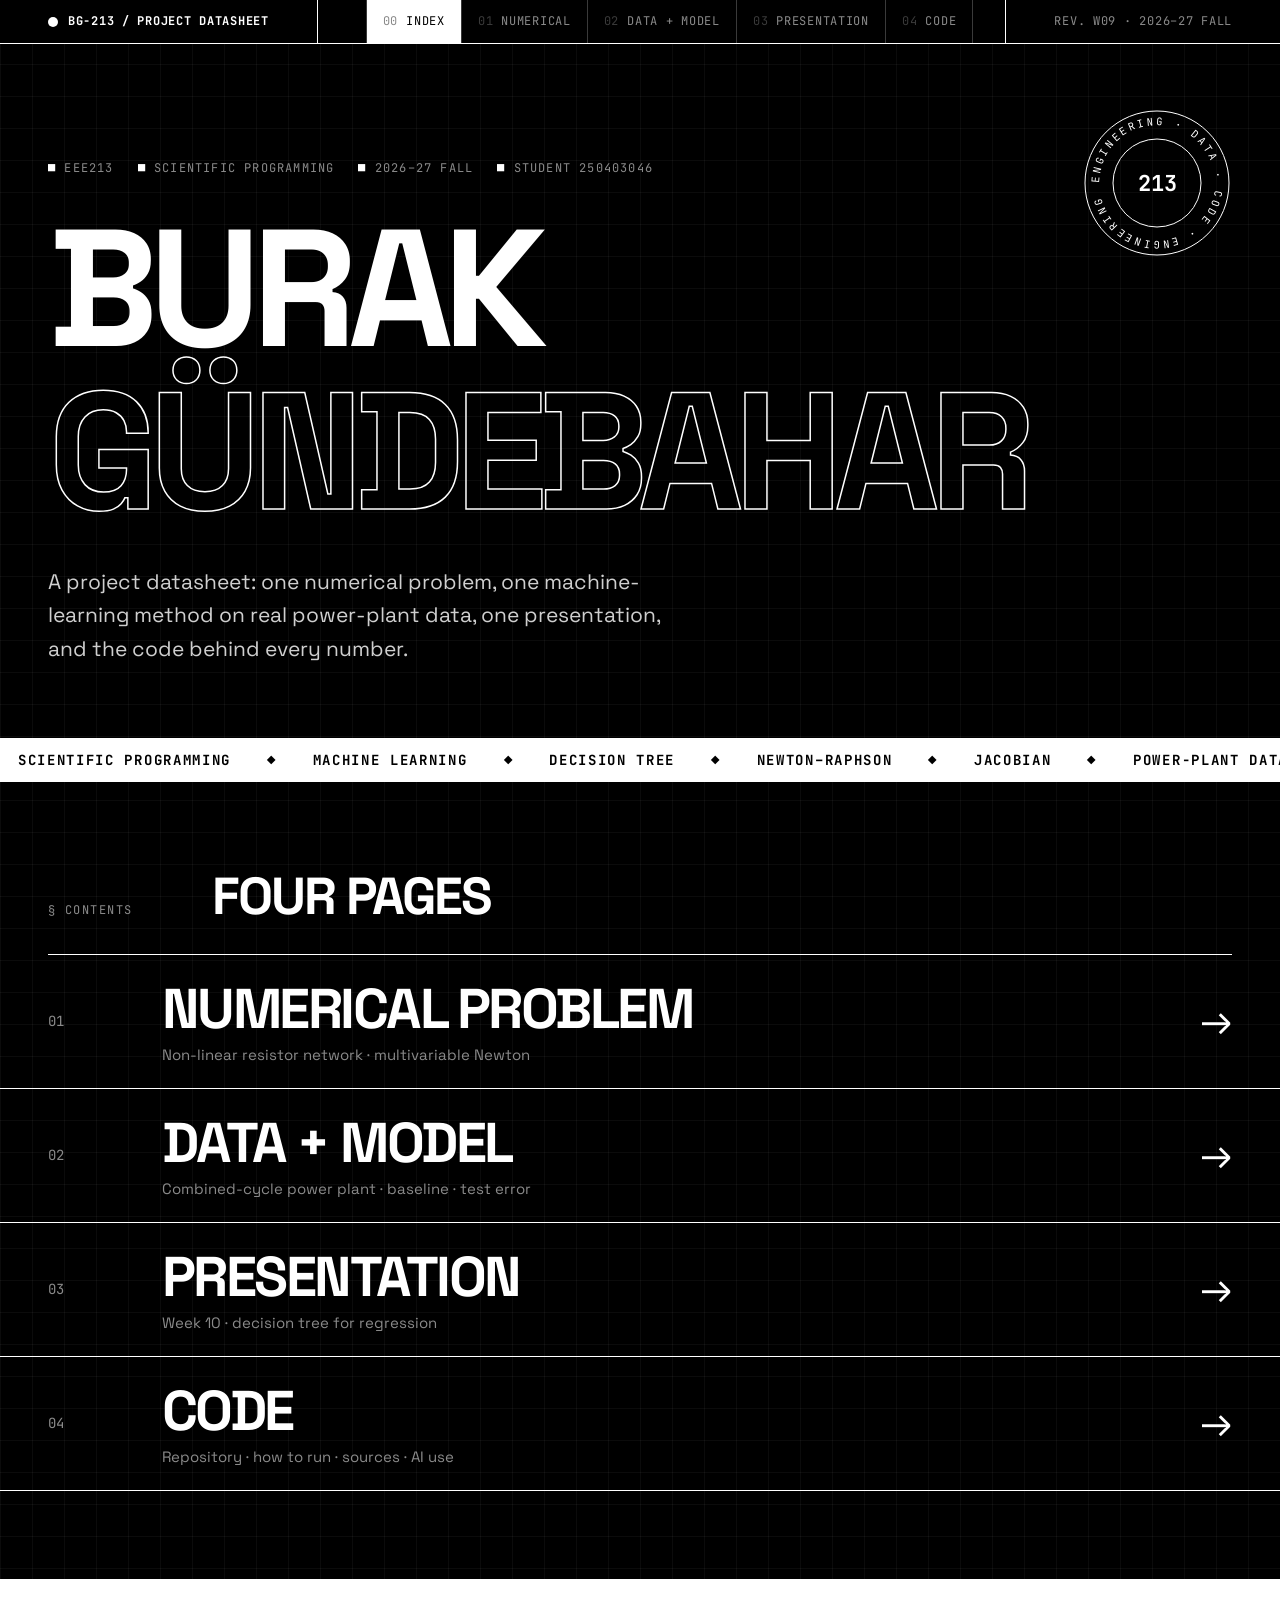
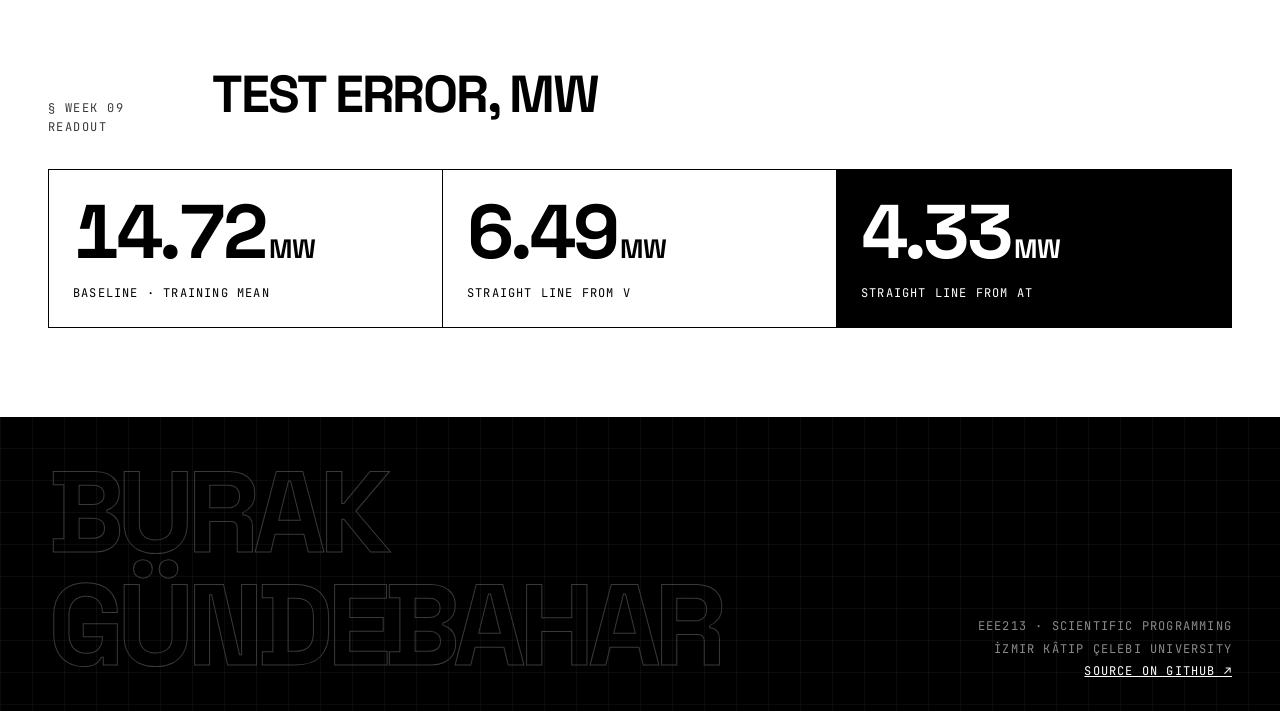
==== commit 8ba35a8c: "Fix heading line height" ====
--- a/docs/index.html
+++ b/docs/index.html
@@ -7,7 +7,7 @@
 <meta name="description" content="EEE213 Scientific Programming project datasheet of Burak Gündebahar.">
 <meta name="theme-color" content="#000000">
 <link rel="preconnect" href="https://fonts.googleapis.com"><link rel="preconnect" href="https://fonts.gstatic.com" crossorigin><link href="https://fonts.googleapis.com/css2?family=JetBrains+Mono:wght@400;700&family=Space+Grotesk:wght@400;500;700&display=swap" rel="stylesheet">
-<link rel="stylesheet" href="style.css">
+<link rel="stylesheet" href="style.css?v=3">
 </head>
 <body>
 <header class="titleblock">
--- a/docs/style.css
+++ b/docs/style.css
@@ -70,7 +70,7 @@
 .hero .meta span::before { content: "■ "; color: var(--white); }
 .mega {
   font-size: clamp(52px, 13vw, 176px);
-  line-height: .86;
+  line-height: .98;
   letter-spacing: -.055em;
   font-weight: 700;
   margin: 0;
@@ -179,7 +179,7 @@
 
 /* ---------- Footer ---------- */
 .foot { display: grid; grid-template-columns: 1fr auto; gap: 24px; padding: 40px var(--pad) 28px; align-items: end; }
-.foot .big { font-size: clamp(40px, 9vw, 120px); font-weight: 700; letter-spacing: -.06em; line-height: .85; text-transform: uppercase; color: transparent; -webkit-text-stroke: 1px var(--g3); }
+.foot .big { font-size: clamp(40px, 9vw, 120px); font-weight: 700; letter-spacing: -.06em; line-height: .98; text-transform: uppercase; color: transparent; -webkit-text-stroke: 1px var(--g3); }
 .foot .small { font-family: var(--mono); font-size: 12px; text-transform: uppercase; letter-spacing: .1em; color: var(--g4); text-align: right; line-height: 1.9; }
 .foot a { color: var(--white); }
 
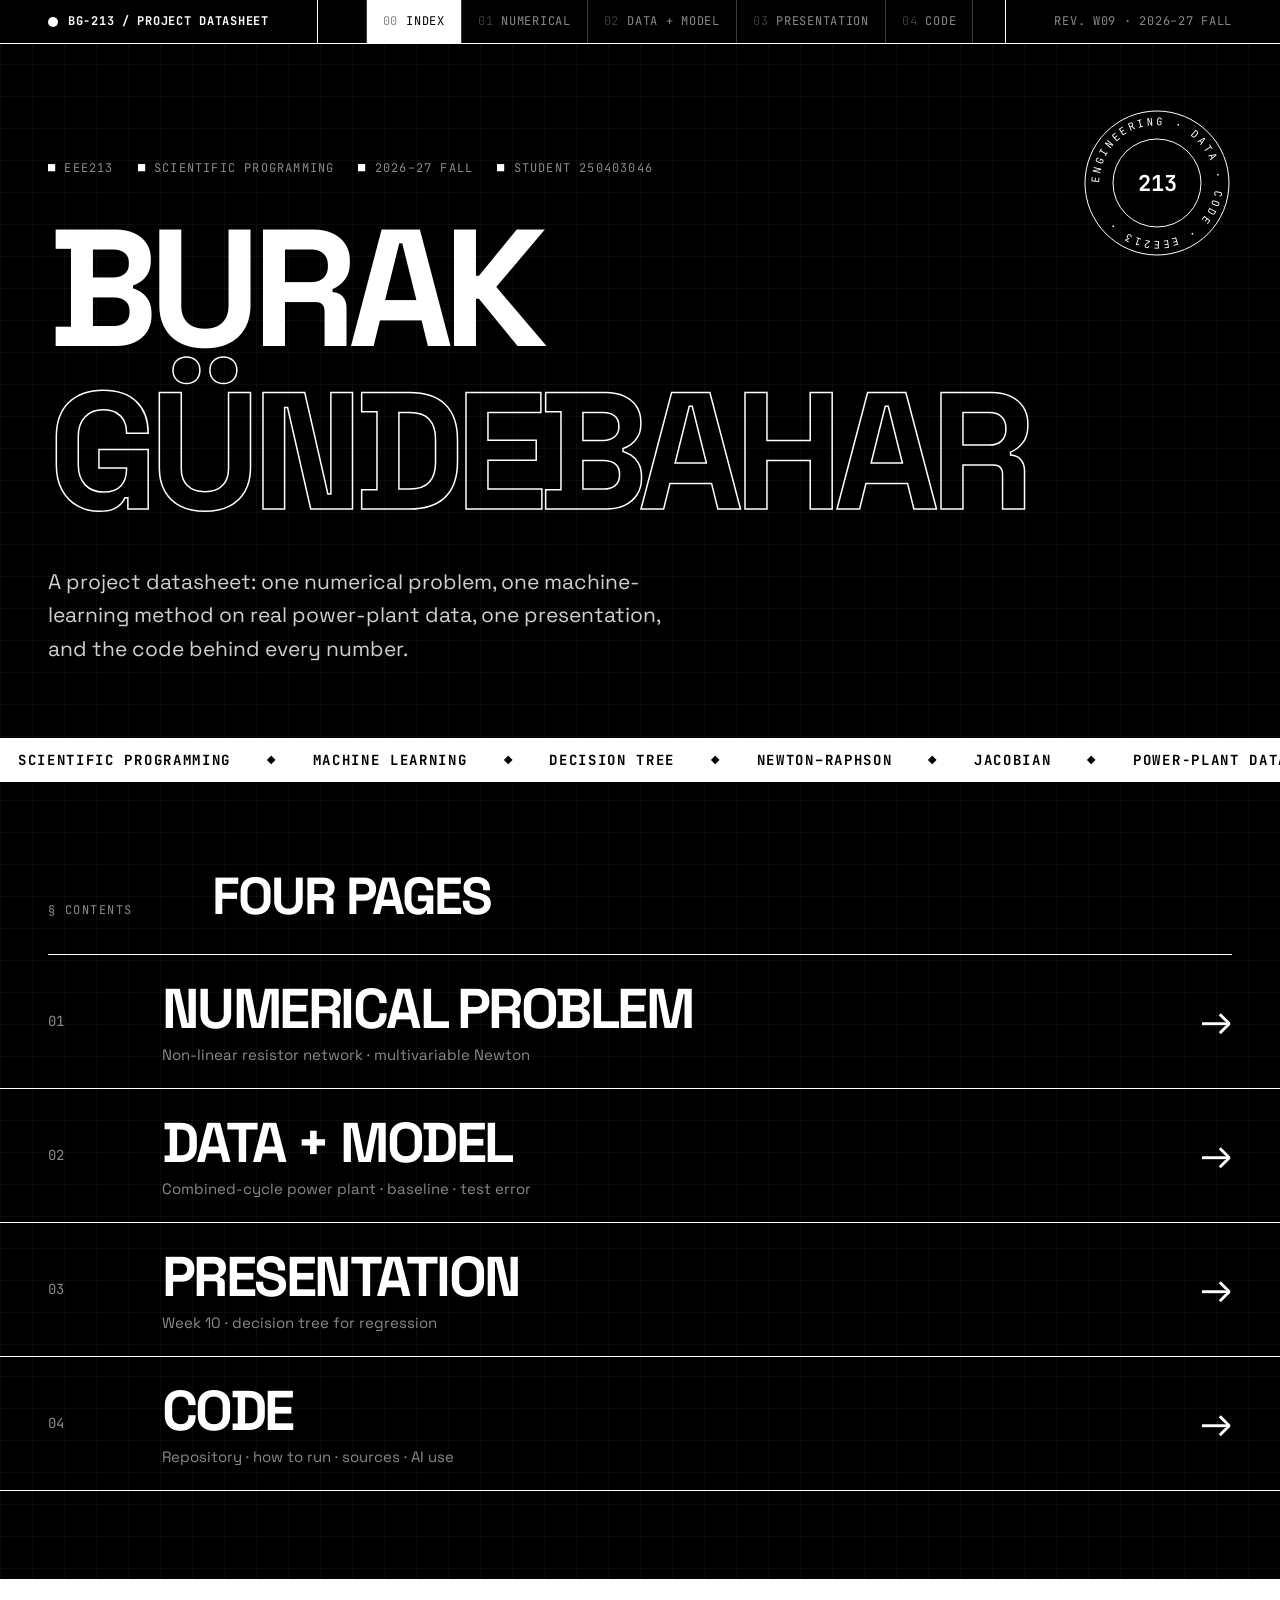
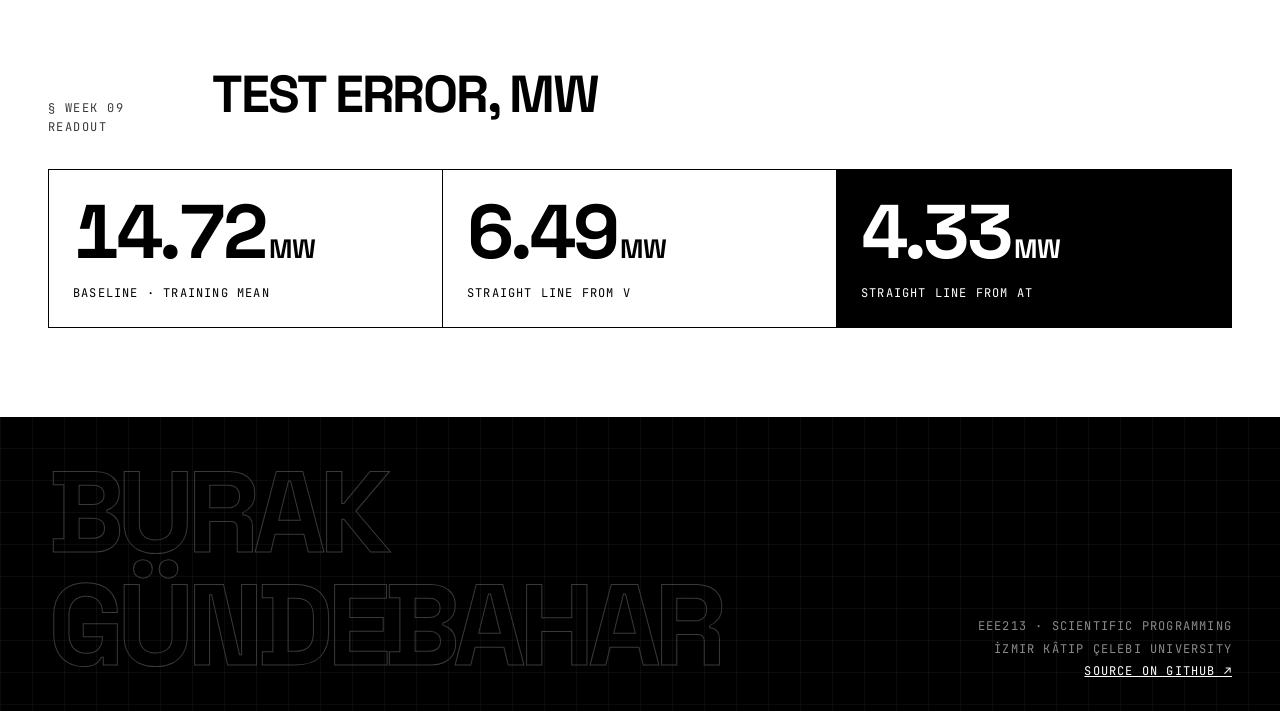
==== commit b7f27cd9: "Polish header scrollbar and stamp text" ====
--- a/docs/index.html
+++ b/docs/index.html
@@ -7,7 +7,7 @@
 <meta name="description" content="EEE213 Scientific Programming project datasheet of Burak Gündebahar.">
 <meta name="theme-color" content="#000000">
 <link rel="preconnect" href="https://fonts.googleapis.com"><link rel="preconnect" href="https://fonts.gstatic.com" crossorigin><link href="https://fonts.googleapis.com/css2?family=JetBrains+Mono:wght@400;700&family=Space+Grotesk:wght@400;500;700&display=swap" rel="stylesheet">
-<link rel="stylesheet" href="style.css?v=3">
+<link rel="stylesheet" href="style.css?v=4">
 </head>
 <body>
 <header class="titleblock">
@@ -26,7 +26,7 @@
   <defs><path id="c" d="M75,75 m-58,0 a58,58 0 1,1 116,0 a58,58 0 1,1 -116,0"/></defs>
   <circle cx="75" cy="75" r="72" fill="none" stroke="#fff" stroke-width="1"/>
   <circle cx="75" cy="75" r="44" fill="none" stroke="#fff" stroke-width="1"/>
-  <text><textPath href="#c">Engineering · Data · Code · Engineering · Data · Code ·</textPath></text>
+  <text><textPath href="#c">Engineering · Data · Code · EEE213 ·</textPath></text>
   <text x="75" y="83" text-anchor="middle" style="font-size:22px;letter-spacing:0;font-weight:700">213</text>
 </svg></div>
   <div class="meta"><span>EEE213</span><span>Scientific programming</span><span>2026–27 Fall</span><span>Student 250403046</span></div>
--- a/docs/style.css
+++ b/docs/style.css
@@ -49,7 +49,8 @@
 .tb-id { border-right: 1px solid var(--white); gap: 10px; text-decoration: none; font-weight: 700; }
 .tb-id .dot { width: 10px; height: 10px; background: var(--white); border-radius: 50%; animation: blink 2.4s steps(1) infinite; }
 @keyframes blink { 50% { opacity: .15; } }
-.tb-nav { gap: 0; padding-top: 0; padding-bottom: 0; overflow-x: auto; }
+.tb-nav { gap: 0; padding-top: 0; padding-bottom: 0; overflow-x: auto; scrollbar-width: none; }
+.tb-nav::-webkit-scrollbar { display: none; }
 .tb-nav a {
   display: flex; gap: 8px; align-items: center;
   padding: 12px 16px; height: 100%;
